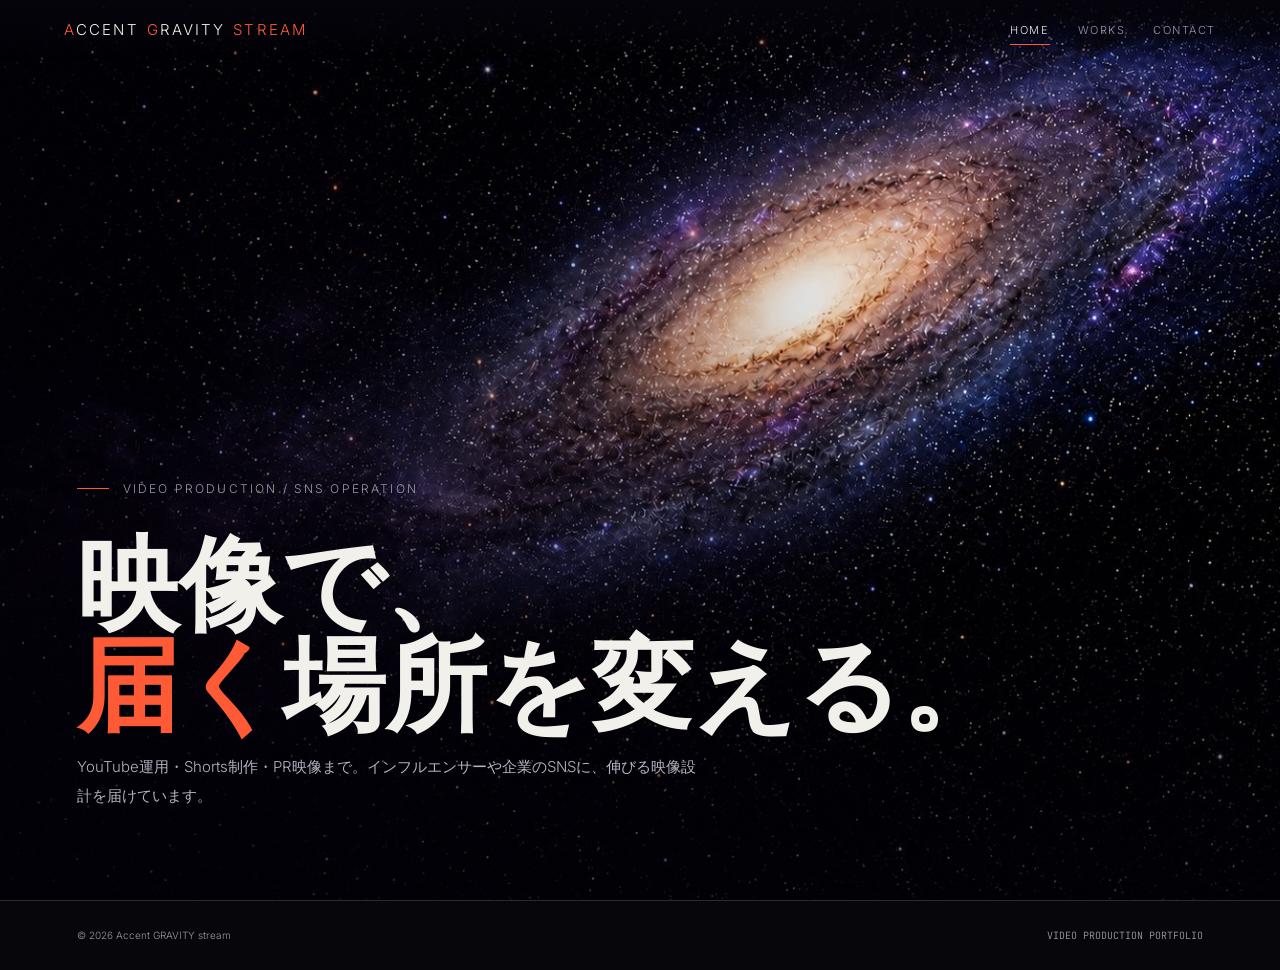
==== index.html @ 28a0304a "Load updated logo styles" ====
<!DOCTYPE html><html lang="ja"><head><meta charset="UTF-8"><meta name="viewport" content="width=device-width,initial-scale=1"><title>Accent GRAVITY stream</title><link rel="preconnect" href="https://fonts.googleapis.com"><link href="https://fonts.googleapis.com/css2?family=Inter:wght@300;400;500&family=JetBrains+Mono&family=Oswald:wght@400;500;600&display=swap" rel="stylesheet"><link rel="stylesheet" href="site.css?v=20260830"></head><body>
<header class="site-header"><a class="logo" href="index.html"><span class="logo-accent">A</span>CCENT<span class="logo-word"><span class="logo-accent">G</span>RAVITY</span><span class="logo-word logo-accent">STREAM</span></a><button class="menu-toggle" aria-label="メニュー">☰</button><nav class="nav"><a class="active" href="index.html">HOME</a><a href="works.html">WORKS</a><a href="contact.html">CONTACT</a></nav></header>
<main><section class="hero"><div class="hero-bg"></div><div class="eyebrow">VIDEO PRODUCTION / SNS OPERATION</div><h1 class="headline"><span>映像で、</span><span><em>届く</em>場所を変える。</span></h1><p class="hero-sub">YouTube運用・Shorts制作・PR映像まで。インフルエンサーや企業のSNSに、伸びる映像設計を届けています。</p></section></main>
<footer class="site-footer"><span>© 2026 Accent GRAVITY stream</span><span class="mono">VIDEO PRODUCTION PORTFOLIO</span></footer><script src="site.js"></script></body></html>
---- site.css ----
:root{--bg:#07070b;--surface:#12121a;--line:#2c2936;--text:#f2f0ea;--dim:#9d99a7;--accent:#ff5a36;--gold:#c9a227}
*{box-sizing:border-box;margin:0;padding:0}
html{scroll-behavior:smooth}
body{min-height:100vh;background:var(--bg);color:var(--text);font-family:Inter,"Noto Sans JP",sans-serif;font-weight:300}
a{color:inherit;text-decoration:none}
.mono{font-family:"JetBrains Mono",monospace}
.display{font-family:Oswald,"Noto Sans JP",sans-serif;text-transform:uppercase}
.site-header{position:fixed;z-index:100;top:0;right:0;left:0;display:flex;align-items:center;justify-content:space-between;padding:20px 5vw;background:linear-gradient(to bottom,rgba(5,4,12,.96),rgba(5,4,12,.58),transparent)}
.logo{color:var(--text);font-size:15px;letter-spacing:.14em;white-space:nowrap}.logo .logo-accent{color:var(--accent)}.logo .logo-word{margin-left:8px}
.nav{display:flex;gap:28px;align-items:center}.nav a{position:relative;color:var(--dim);font-size:11px;letter-spacing:.14em}.nav a:hover,.nav a.active{color:var(--text)}.nav a.active:after{position:absolute;right:0;bottom:-8px;left:0;height:1px;background:var(--accent);content:""}
.menu-toggle{display:none;border:0;background:none;color:var(--text);font-size:24px;cursor:pointer}
.hero{position:relative;display:flex;min-height:100svh;overflow:hidden;flex-direction:column;justify-content:flex-end;padding:0 6vw 10vh}
.hero-bg{position:absolute;z-index:-1;inset:0;background:linear-gradient(90deg,rgba(2,1,8,.58),rgba(2,1,8,.24) 43%,rgba(2,1,8,.03) 76%),linear-gradient(to bottom,transparent 48%,rgba(2,1,8,.65)),url("galaxy-hero.jpg") 68% center/cover no-repeat}
.eyebrow{display:flex;gap:14px;align-items:center;margin-bottom:28px;color:var(--dim);font-size:12px;letter-spacing:.18em}.eyebrow:before{width:32px;height:1px;background:var(--accent);content:""}
.headline{font-family:Oswald,"Noto Sans JP",sans-serif;font-size:clamp(42px,8vw,108px);font-weight:600;line-height:.98}.headline span{display:block}.headline em{color:var(--accent);font-style:normal}
.hero-sub{max-width:620px;margin-top:28px;color:#b6b2c1;font-size:15px;line-height:1.9}
.page-hero{padding:150px 6vw 70px;border-bottom:1px solid var(--line);background:radial-gradient(ellipse at 75% 15%,rgba(84,44,146,.16),transparent 42%)}
.page-kicker{color:var(--accent);font-size:11px;letter-spacing:.16em}.page-title{margin-top:14px;font-size:clamp(44px,8vw,92px);font-weight:600}.page-lead{max-width:600px;margin-top:22px;color:var(--dim);font-size:14px;line-height:1.9}
.access-gate{display:grid;min-height:100svh;padding:120px 6vw 70px;place-items:center;background:linear-gradient(rgba(5,3,14,.36),rgba(5,3,14,.8)),url("galaxy-hero.jpg") center/cover no-repeat}.gate-panel{width:min(620px,100%);padding:clamp(30px,6vw,64px);border:1px solid rgba(198,184,226,.28);background:rgba(7,5,18,.78);box-shadow:0 30px 90px rgba(0,0,0,.45);backdrop-filter:blur(12px)}.gate-title{max-width:480px;margin-top:16px;font-size:clamp(38px,7vw,72px);font-weight:600;line-height:1.05}.gate-copy{margin-top:24px;color:#bab4c7;font-size:14px;line-height:1.8}.gate-form{margin-top:36px}.gate-label{display:block;margin-bottom:10px;color:var(--dim);font-size:10px;letter-spacing:.16em}.gate-input-row{display:flex}.gate-input{min-width:0;flex:1;padding:16px;border:1px solid var(--line);outline:0;background:rgba(5,4,12,.88);color:var(--text);font:500 16px "JetBrains Mono",monospace;letter-spacing:.12em;text-transform:uppercase}.gate-input:focus{border-color:var(--accent)}.gate-button{padding:0 22px;border:1px solid var(--accent);background:var(--accent);color:#fff;font-size:11px;letter-spacing:.1em;cursor:pointer}.gate-button:hover{filter:brightness(1.08)}.gate-error{min-height:22px;margin-top:12px;color:#ff8268;font-size:12px}.works-content[hidden]{display:none}
.team-strip{display:grid;grid-template-columns:repeat(3,1fr);border-top:1px solid var(--line);border-bottom:1px solid var(--line);background:rgba(8,7,18,.76)}
.team-card{padding:42px 6vw;border-right:1px solid var(--line)}.team-card:last-child{border-right:0}.role{display:block;margin-bottom:10px;color:var(--accent);font-size:10px;letter-spacing:.18em}.member-name{font-size:clamp(22px,2.6vw,34px);font-weight:500;letter-spacing:.06em}.member-note{margin-top:12px;color:var(--dim);font-size:12px;line-height:1.7}
.section{padding:100px 6vw;border-bottom:1px solid var(--line)}.section-head{display:flex;gap:20px;align-items:end;justify-content:space-between;margin-bottom:42px}.section-title{font-size:clamp(28px,4vw,46px)}.section-desc{max-width:360px;color:var(--dim);font-size:13px;line-height:1.8;text-align:right}
.grid{display:grid;grid-template-columns:repeat(3,1fr);gap:22px}.work-card{position:relative;display:flex;min-height:220px;overflow:hidden;flex-direction:column;justify-content:flex-end;border:1px solid var(--line);background:linear-gradient(145deg,#171623,#0c0b12);padding:20px;transition:.3s}.work-card:hover{border-color:var(--accent);transform:translateY(-3px)}.work-thumb{position:absolute;inset:0;background-position:center;background-size:cover;transition:transform .5s}.work-thumb:after{position:absolute;inset:0;background:linear-gradient(to top,rgba(4,3,10,.94),rgba(4,3,10,.08) 70%);content:""}.work-card:hover .work-thumb{transform:scale(1.04)}.work-tag{position:absolute;z-index:2;top:16px;left:18px;color:var(--accent);font-size:10px;letter-spacing:.12em}.work-title,.work-note{position:relative;z-index:2}.work-title{font-size:18px;font-weight:500}.work-note{margin-top:8px;color:var(--dim);font-size:12px}.empty{grid-column:1/-1;padding:20px;border:1px dashed var(--line);color:var(--dim)}
.member-grid{display:grid;grid-template-columns:repeat(3,1fr);gap:24px;padding:80px 6vw 120px}.profile{min-height:360px;padding:34px;border:1px solid var(--line);background:linear-gradient(160deg,rgba(93,50,141,.12),rgba(12,11,18,.9))}.profile-number{color:var(--dim);font-size:10px}.profile-role{margin-top:80px;color:var(--accent);font-size:11px;letter-spacing:.16em}.profile-name{margin-top:12px;font-size:clamp(28px,3vw,42px)}.profile-text{margin-top:24px;color:var(--dim);font-size:13px;line-height:1.9}
.contact-wrap{display:grid;grid-template-columns:1fr 1fr;gap:70px;padding:90px 6vw 130px}.contact-title{font-size:clamp(30px,5vw,58px);line-height:1.2}.contact-copy{margin-top:24px;color:var(--dim);font-size:14px;line-height:1.9}.contact-box{padding:36px;border:1px solid var(--line);background:var(--surface)}.contact-label{color:var(--accent);font-size:10px;letter-spacing:.16em}.contact-status{margin-top:18px;font-size:22px}.contact-note{margin-top:16px;color:var(--dim);font-size:12px;line-height:1.8}
.site-footer{display:flex;gap:14px;justify-content:space-between;padding:28px 6vw;border-top:1px solid var(--line);color:var(--dim);font-size:10px}
@media(max-width:850px){.grid,.member-grid{grid-template-columns:1fr 1fr}.contact-wrap{grid-template-columns:1fr}.section-head{align-items:start;flex-direction:column}.section-desc{text-align:left}}
@media(max-width:620px){.site-header{padding:18px 5vw}.menu-toggle{display:block}.nav{position:absolute;top:62px;right:0;left:0;display:none;align-items:stretch;flex-direction:column;gap:0;padding:8px 5vw 18px;background:rgba(5,4,12,.97);border-bottom:1px solid var(--line)}.nav.open{display:flex}.nav a{padding:14px 0}.nav a.active:after{display:none}.headline{font-size:44px}.hero{padding-bottom:9vh}.team-strip,.grid,.member-grid{grid-template-columns:1fr}.team-card{padding:26px 6vw;border-right:0;border-bottom:1px solid var(--line)}.team-card:last-child{border-bottom:0}.member-grid{padding-top:40px}.profile{min-height:280px}.gate-input-row{flex-direction:column}.gate-button{min-height:50px}.site-footer{flex-direction:column}}
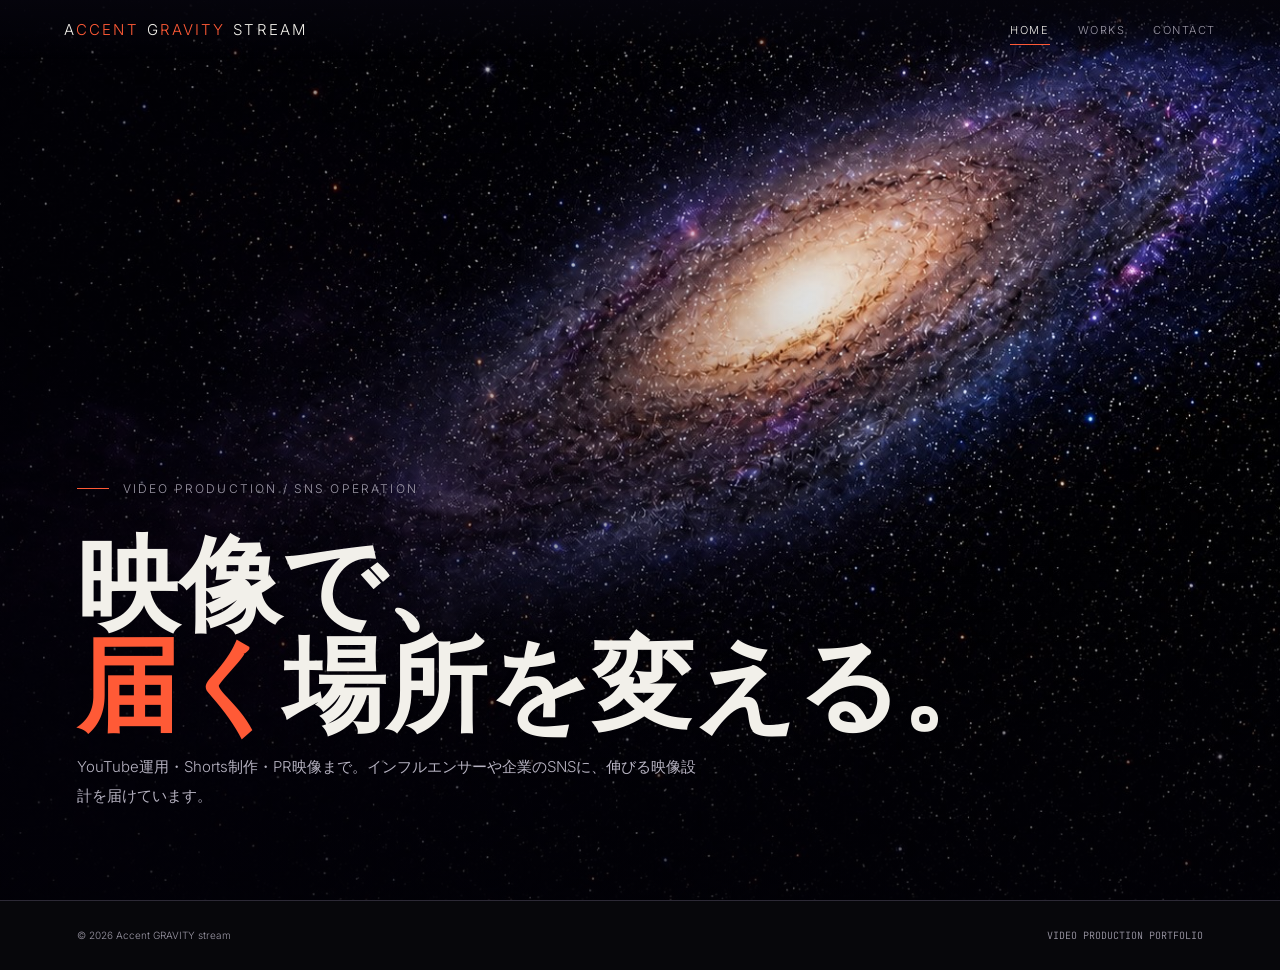
==== commit b8b12052: "Refresh reversed logo styles" ====
--- a/index.html
+++ b/index.html
@@ -1,4 +1,4 @@
-<!DOCTYPE html><html lang="ja"><head><meta charset="UTF-8"><meta name="viewport" content="width=device-width,initial-scale=1"><title>Accent GRAVITY stream</title><link rel="preconnect" href="https://fonts.googleapis.com"><link href="https://fonts.googleapis.com/css2?family=Inter:wght@300;400;500&family=JetBrains+Mono&family=Oswald:wght@400;500;600&display=swap" rel="stylesheet"><link rel="stylesheet" href="site.css?v=20260830"></head><body>
+<!DOCTYPE html><html lang="ja"><head><meta charset="UTF-8"><meta name="viewport" content="width=device-width,initial-scale=1"><title>Accent GRAVITY stream</title><link rel="preconnect" href="https://fonts.googleapis.com"><link href="https://fonts.googleapis.com/css2?family=Inter:wght@300;400;500&family=JetBrains+Mono&family=Oswald:wght@400;500;600&display=swap" rel="stylesheet"><link rel="stylesheet" href="site.css?v=20260830-2"></head><body>
 <header class="site-header"><a class="logo" href="index.html"><span class="logo-accent">A</span>CCENT<span class="logo-word"><span class="logo-accent">G</span>RAVITY</span><span class="logo-word logo-accent">STREAM</span></a><button class="menu-toggle" aria-label="メニュー">☰</button><nav class="nav"><a class="active" href="index.html">HOME</a><a href="works.html">WORKS</a><a href="contact.html">CONTACT</a></nav></header>
 <main><section class="hero"><div class="hero-bg"></div><div class="eyebrow">VIDEO PRODUCTION / SNS OPERATION</div><h1 class="headline"><span>映像で、</span><span><em>届く</em>場所を変える。</span></h1><p class="hero-sub">YouTube運用・Shorts制作・PR映像まで。インフルエンサーや企業のSNSに、伸びる映像設計を届けています。</p></section></main>
 <footer class="site-footer"><span>© 2026 Accent GRAVITY stream</span><span class="mono">VIDEO PRODUCTION PORTFOLIO</span></footer><script src="site.js"></script></body></html>
--- a/site.css
+++ b/site.css
@@ -6,7 +6,7 @@
 .mono{font-family:"JetBrains Mono",monospace}
 .display{font-family:Oswald,"Noto Sans JP",sans-serif;text-transform:uppercase}
 .site-header{position:fixed;z-index:100;top:0;right:0;left:0;display:flex;align-items:center;justify-content:space-between;padding:20px 5vw;background:linear-gradient(to bottom,rgba(5,4,12,.96),rgba(5,4,12,.58),transparent)}
-.logo{color:var(--text);font-size:15px;letter-spacing:.14em;white-space:nowrap}.logo .logo-accent{color:var(--accent)}.logo .logo-word{margin-left:8px}
+.logo{color:var(--accent);font-size:15px;letter-spacing:.14em;white-space:nowrap}.logo .logo-accent{color:var(--text)}.logo .logo-word{margin-left:8px}
 .nav{display:flex;gap:28px;align-items:center}.nav a{position:relative;color:var(--dim);font-size:11px;letter-spacing:.14em}.nav a:hover,.nav a.active{color:var(--text)}.nav a.active:after{position:absolute;right:0;bottom:-8px;left:0;height:1px;background:var(--accent);content:""}
 .menu-toggle{display:none;border:0;background:none;color:var(--text);font-size:24px;cursor:pointer}
 .hero{position:relative;display:flex;min-height:100svh;overflow:hidden;flex-direction:column;justify-content:flex-end;padding:0 6vw 10vh}
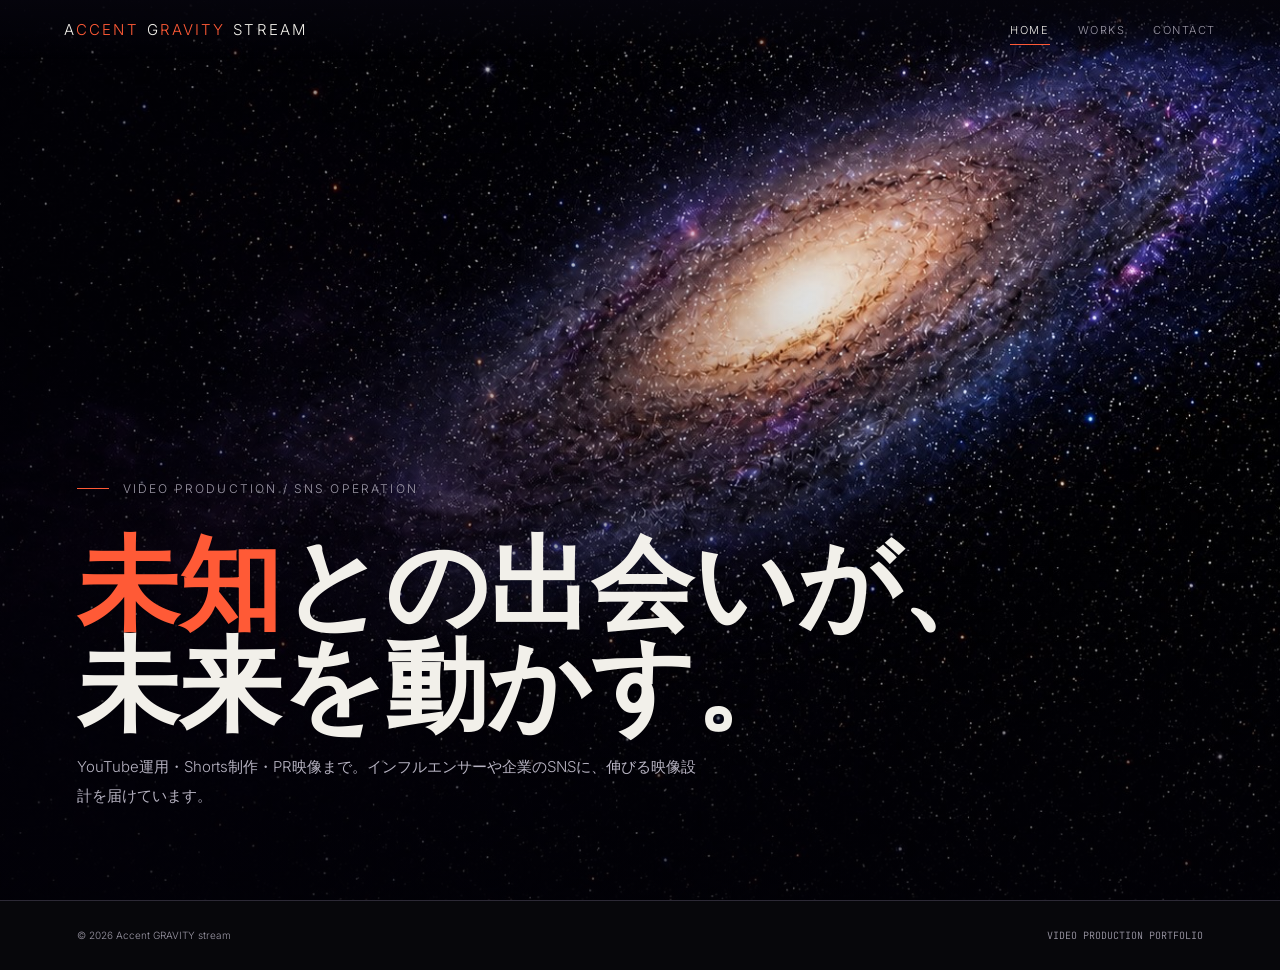
==== commit c0eb4754: "Update home headline" ====
--- a/index.html
+++ b/index.html
@@ -1,4 +1,4 @@
 <!DOCTYPE html><html lang="ja"><head><meta charset="UTF-8"><meta name="viewport" content="width=device-width,initial-scale=1"><title>Accent GRAVITY stream</title><link rel="preconnect" href="https://fonts.googleapis.com"><link href="https://fonts.googleapis.com/css2?family=Inter:wght@300;400;500&family=JetBrains+Mono&family=Oswald:wght@400;500;600&display=swap" rel="stylesheet"><link rel="stylesheet" href="site.css?v=20260830-2"></head><body>
 <header class="site-header"><a class="logo" href="index.html"><span class="logo-accent">A</span>CCENT<span class="logo-word"><span class="logo-accent">G</span>RAVITY</span><span class="logo-word logo-accent">STREAM</span></a><button class="menu-toggle" aria-label="メニュー">☰</button><nav class="nav"><a class="active" href="index.html">HOME</a><a href="works.html">WORKS</a><a href="contact.html">CONTACT</a></nav></header>
-<main><section class="hero"><div class="hero-bg"></div><div class="eyebrow">VIDEO PRODUCTION / SNS OPERATION</div><h1 class="headline"><span>映像で、</span><span><em>届く</em>場所を変える。</span></h1><p class="hero-sub">YouTube運用・Shorts制作・PR映像まで。インフルエンサーや企業のSNSに、伸びる映像設計を届けています。</p></section></main>
+<main><section class="hero"><div class="hero-bg"></div><div class="eyebrow">VIDEO PRODUCTION / SNS OPERATION</div><h1 class="headline"><span><em>未知</em>との出会いが、</span><span>未来を動かす。</span></h1><p class="hero-sub">YouTube運用・Shorts制作・PR映像まで。インフルエンサーや企業のSNSに、伸びる映像設計を届けています。</p></section></main>
 <footer class="site-footer"><span>© 2026 Accent GRAVITY stream</span><span class="mono">VIDEO PRODUCTION PORTFOLIO</span></footer><script src="site.js"></script></body></html>
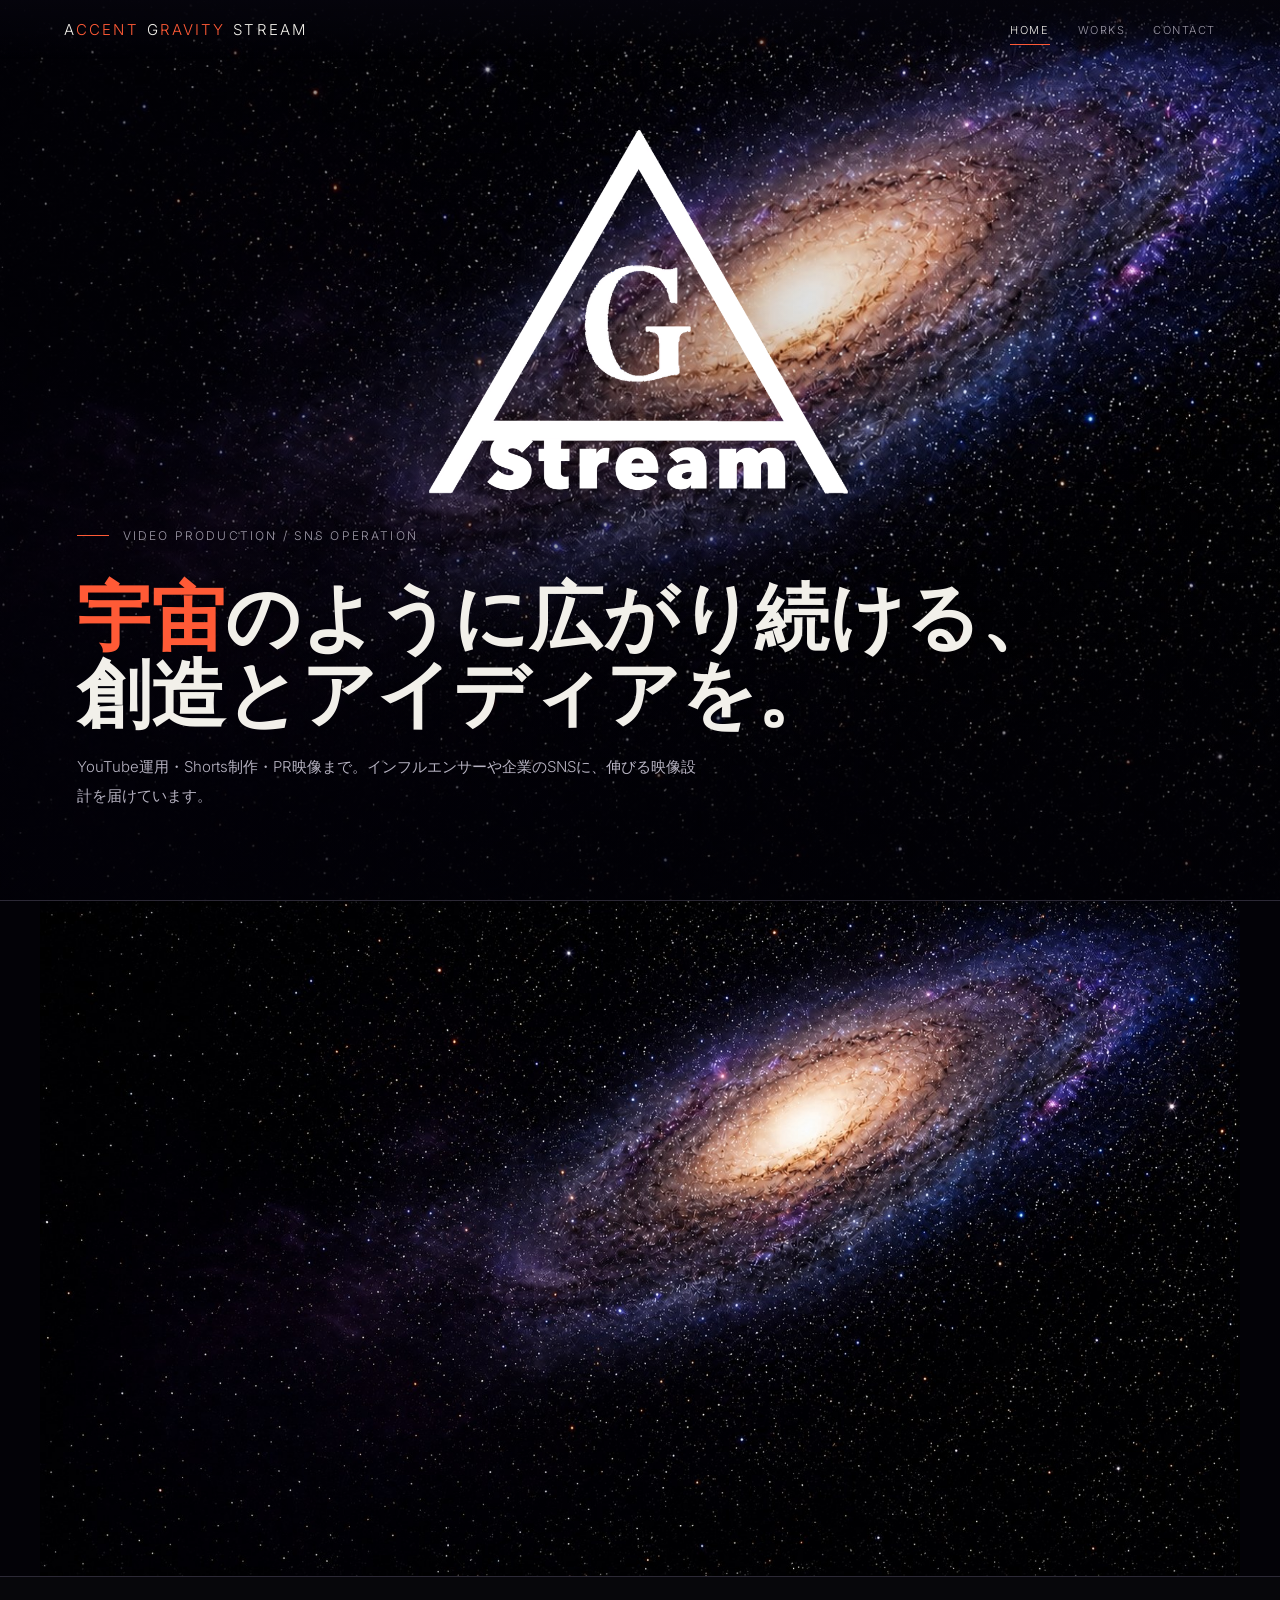
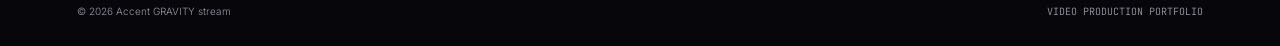
==== commit 606135b5: "Update homepage video and contact form" ====
--- a/index.html
+++ b/index.html
@@ -1,4 +1,4 @@
-<!DOCTYPE html><html lang="ja"><head><meta charset="UTF-8"><meta name="viewport" content="width=device-width,initial-scale=1"><title>Accent GRAVITY stream</title><link rel="preconnect" href="https://fonts.googleapis.com"><link href="https://fonts.googleapis.com/css2?family=Inter:wght@300;400;500&family=JetBrains+Mono&family=Oswald:wght@400;500;600&display=swap" rel="stylesheet"><link rel="stylesheet" href="site.css?v=20260830-2"></head><body>
+<!DOCTYPE html><html lang="ja"><head><meta charset="UTF-8"><meta name="viewport" content="width=device-width,initial-scale=1"><title>Accent GRAVITY stream</title><link rel="preconnect" href="https://fonts.googleapis.com"><link href="https://fonts.googleapis.com/css2?family=Inter:wght@300;400;500&family=JetBrains+Mono&family=Oswald:wght@400;500;600&display=swap" rel="stylesheet"><link rel="stylesheet" href="site.css?v=20261007-video14"></head><body>
 <header class="site-header"><a class="logo" href="index.html"><span class="logo-accent">A</span>CCENT<span class="logo-word"><span class="logo-accent">G</span>RAVITY</span><span class="logo-word logo-accent">STREAM</span></a><button class="menu-toggle" aria-label="メニュー">☰</button><nav class="nav"><a class="active" href="index.html">HOME</a><a href="works.html">WORKS</a><a href="contact.html">CONTACT</a></nav></header>
-<main><section class="hero"><div class="hero-bg"></div><div class="eyebrow">VIDEO PRODUCTION / SNS OPERATION</div><h1 class="headline"><span><em>未知</em>との出会いが、</span><span>未来を動かす。</span></h1><p class="hero-sub">YouTube運用・Shorts制作・PR映像まで。インフルエンサーや企業のSNSに、伸びる映像設計を届けています。</p></section></main>
+<main><section class="hero"><div class="hero-bg"></div><img class="hero-mark" src="agstream-logo.png" alt="AG stream"><div class="eyebrow">VIDEO PRODUCTION / SNS OPERATION</div><h1 class="headline"><span><em>宇宙</em>のように広がり続ける、</span><span>創造とアイディアを。</span></h1><p class="hero-sub">YouTube運用・Shorts制作・PR映像まで。インフルエンサーや企業のSNSに、伸びる映像設計を届けています。</p></section><section class="video-section" aria-label="Showreel"><div class="hero-video"><video autoplay muted loop playsinline preload="metadata" poster="galaxy-hero.jpg" aria-label="Accent GRAVITY stream showreel"><source src="showreel-audi.mp4" type="video/mp4"></video></div></section></main>
 <footer class="site-footer"><span>© 2026 Accent GRAVITY stream</span><span class="mono">VIDEO PRODUCTION PORTFOLIO</span></footer><script src="site.js"></script></body></html>
--- a/site.css
+++ b/site.css
@@ -11,9 +11,10 @@
 .menu-toggle{display:none;border:0;background:none;color:var(--text);font-size:24px;cursor:pointer}
 .hero{position:relative;display:flex;min-height:100svh;overflow:hidden;flex-direction:column;justify-content:flex-end;padding:0 6vw 10vh}
 .hero-bg{position:absolute;z-index:-1;inset:0;background:linear-gradient(90deg,rgba(2,1,8,.58),rgba(2,1,8,.24) 43%,rgba(2,1,8,.03) 76%),linear-gradient(to bottom,transparent 48%,rgba(2,1,8,.65)),url("galaxy-hero.jpg") 68% center/cover no-repeat}
+.hero-mark{position:absolute;top:38%;left:50%;width:clamp(360px,44vw,650px);height:auto;mix-blend-mode:screen;filter:drop-shadow(0 12px 30px rgba(0,0,0,.32));transform:translate(-50%,-50%)}
 .eyebrow{display:flex;gap:14px;align-items:center;margin-bottom:28px;color:var(--dim);font-size:12px;letter-spacing:.18em}.eyebrow:before{width:32px;height:1px;background:var(--accent);content:""}
-.headline{font-family:Oswald,"Noto Sans JP",sans-serif;font-size:clamp(42px,8vw,108px);font-weight:600;line-height:.98}.headline span{display:block}.headline em{color:var(--accent);font-style:normal}
-.hero-sub{max-width:620px;margin-top:28px;color:#b6b2c1;font-size:15px;line-height:1.9}
+.headline{font-family:Oswald,"Noto Sans JP",sans-serif;font-size:clamp(38px,5.8vw,82px);font-weight:600;line-height:1.04}.headline span{display:block;white-space:nowrap}.headline em{color:var(--accent);font-style:normal}
+.hero-sub{max-width:620px;margin-top:28px;color:#b6b2c1;font-size:15px;line-height:1.9}.video-section{border-top:1px solid var(--line);background:#030207}.hero-video{width:min(1200px,100%);aspect-ratio:16/9;overflow:hidden;margin:0 auto;background:#030207}.hero-video video{display:block;width:100%;height:100%;object-fit:cover;pointer-events:none}
 .page-hero{padding:150px 6vw 70px;border-bottom:1px solid var(--line);background:radial-gradient(ellipse at 75% 15%,rgba(84,44,146,.16),transparent 42%)}
 .page-kicker{color:var(--accent);font-size:11px;letter-spacing:.16em}.page-title{margin-top:14px;font-size:clamp(44px,8vw,92px);font-weight:600}.page-lead{max-width:600px;margin-top:22px;color:var(--dim);font-size:14px;line-height:1.9}
 .access-gate{display:grid;min-height:100svh;padding:120px 6vw 70px;place-items:center;background:linear-gradient(rgba(5,3,14,.36),rgba(5,3,14,.8)),url("galaxy-hero.jpg") center/cover no-repeat}.gate-panel{width:min(620px,100%);padding:clamp(30px,6vw,64px);border:1px solid rgba(198,184,226,.28);background:rgba(7,5,18,.78);box-shadow:0 30px 90px rgba(0,0,0,.45);backdrop-filter:blur(12px)}.gate-title{max-width:480px;margin-top:16px;font-size:clamp(38px,7vw,72px);font-weight:600;line-height:1.05}.gate-copy{margin-top:24px;color:#bab4c7;font-size:14px;line-height:1.8}.gate-form{margin-top:36px}.gate-label{display:block;margin-bottom:10px;color:var(--dim);font-size:10px;letter-spacing:.16em}.gate-input-row{display:flex}.gate-input{min-width:0;flex:1;padding:16px;border:1px solid var(--line);outline:0;background:rgba(5,4,12,.88);color:var(--text);font:500 16px "JetBrains Mono",monospace;letter-spacing:.12em;text-transform:uppercase}.gate-input:focus{border-color:var(--accent)}.gate-button{padding:0 22px;border:1px solid var(--accent);background:var(--accent);color:#fff;font-size:11px;letter-spacing:.1em;cursor:pointer}.gate-button:hover{filter:brightness(1.08)}.gate-error{min-height:22px;margin-top:12px;color:#ff8268;font-size:12px}.works-content[hidden]{display:none}
@@ -22,7 +23,7 @@
 .section{padding:100px 6vw;border-bottom:1px solid var(--line)}.section-head{display:flex;gap:20px;align-items:end;justify-content:space-between;margin-bottom:42px}.section-title{font-size:clamp(28px,4vw,46px)}.section-desc{max-width:360px;color:var(--dim);font-size:13px;line-height:1.8;text-align:right}
 .grid{display:grid;grid-template-columns:repeat(3,1fr);gap:22px}.work-card{position:relative;display:flex;min-height:220px;overflow:hidden;flex-direction:column;justify-content:flex-end;border:1px solid var(--line);background:linear-gradient(145deg,#171623,#0c0b12);padding:20px;transition:.3s}.work-card:hover{border-color:var(--accent);transform:translateY(-3px)}.work-thumb{position:absolute;inset:0;background-position:center;background-size:cover;transition:transform .5s}.work-thumb:after{position:absolute;inset:0;background:linear-gradient(to top,rgba(4,3,10,.94),rgba(4,3,10,.08) 70%);content:""}.work-card:hover .work-thumb{transform:scale(1.04)}.work-tag{position:absolute;z-index:2;top:16px;left:18px;color:var(--accent);font-size:10px;letter-spacing:.12em}.work-title,.work-note{position:relative;z-index:2}.work-title{font-size:18px;font-weight:500}.work-note{margin-top:8px;color:var(--dim);font-size:12px}.empty{grid-column:1/-1;padding:20px;border:1px dashed var(--line);color:var(--dim)}
 .member-grid{display:grid;grid-template-columns:repeat(3,1fr);gap:24px;padding:80px 6vw 120px}.profile{min-height:360px;padding:34px;border:1px solid var(--line);background:linear-gradient(160deg,rgba(93,50,141,.12),rgba(12,11,18,.9))}.profile-number{color:var(--dim);font-size:10px}.profile-role{margin-top:80px;color:var(--accent);font-size:11px;letter-spacing:.16em}.profile-name{margin-top:12px;font-size:clamp(28px,3vw,42px)}.profile-text{margin-top:24px;color:var(--dim);font-size:13px;line-height:1.9}
-.contact-wrap{display:grid;grid-template-columns:1fr 1fr;gap:70px;padding:90px 6vw 130px}.contact-title{font-size:clamp(30px,5vw,58px);line-height:1.2}.contact-copy{margin-top:24px;color:var(--dim);font-size:14px;line-height:1.9}.contact-box{padding:36px;border:1px solid var(--line);background:var(--surface)}.contact-label{color:var(--accent);font-size:10px;letter-spacing:.16em}.contact-status{margin-top:18px;font-size:22px}.contact-note{margin-top:16px;color:var(--dim);font-size:12px;line-height:1.8}
+.contact-wrap{display:grid;grid-template-columns:minmax(0,.82fr) minmax(0,1.18fr);gap:70px;padding:90px 6vw 130px}.contact-title{font-size:clamp(30px,5vw,58px);line-height:1.2}.contact-copy{margin-top:24px;color:var(--dim);font-size:14px;line-height:1.9}.contact-box{margin-top:38px;padding:30px;border:1px solid var(--line);background:var(--surface)}.contact-label{color:var(--accent);font-size:10px;letter-spacing:.16em}.contact-status{margin-top:18px;font-size:clamp(16px,2vw,22px);overflow-wrap:anywhere}.contact-note{margin-top:16px;color:var(--dim);font-size:12px;line-height:1.8}.contact-form{padding:clamp(26px,4vw,46px);border:1px solid var(--line);background:rgba(18,18,26,.86)}.form-grid{display:grid;grid-template-columns:1fr 1fr;gap:24px 20px}.form-field{display:flex;flex-direction:column;gap:10px}.form-field-wide{grid-column:1/-1}.form-field span{color:#c9c5d1;font-size:11px;letter-spacing:.06em}.form-field b{margin-left:7px;color:var(--accent);font-size:9px;font-weight:400}.form-field input,.form-field select,.form-field textarea{width:100%;border:1px solid var(--line);border-radius:0;outline:0;background:#090810;color:var(--text);font:300 14px Inter,"Noto Sans JP",sans-serif}.form-field input,.form-field select{height:50px;padding:0 14px}.form-field textarea{padding:14px;resize:vertical}.form-field input:focus,.form-field select:focus,.form-field textarea:focus{border-color:var(--accent)}.form-field input::placeholder{color:#625e6b}.contact-submit{display:flex;width:100%;align-items:center;justify-content:space-between;margin-top:26px;padding:17px 20px;border:1px solid var(--accent);background:var(--accent);color:#fff;font-size:12px;letter-spacing:.12em;cursor:pointer}.contact-submit:hover{filter:brightness(1.08)}.contact-submit span{font-size:18px}.form-note{margin-top:14px;color:var(--dim);font-size:10px;line-height:1.7}
 .site-footer{display:flex;gap:14px;justify-content:space-between;padding:28px 6vw;border-top:1px solid var(--line);color:var(--dim);font-size:10px}
 @media(max-width:850px){.grid,.member-grid{grid-template-columns:1fr 1fr}.contact-wrap{grid-template-columns:1fr}.section-head{align-items:start;flex-direction:column}.section-desc{text-align:left}}
-@media(max-width:620px){.site-header{padding:18px 5vw}.menu-toggle{display:block}.nav{position:absolute;top:62px;right:0;left:0;display:none;align-items:stretch;flex-direction:column;gap:0;padding:8px 5vw 18px;background:rgba(5,4,12,.97);border-bottom:1px solid var(--line)}.nav.open{display:flex}.nav a{padding:14px 0}.nav a.active:after{display:none}.headline{font-size:44px}.hero{padding-bottom:9vh}.team-strip,.grid,.member-grid{grid-template-columns:1fr}.team-card{padding:26px 6vw;border-right:0;border-bottom:1px solid var(--line)}.team-card:last-child{border-bottom:0}.member-grid{padding-top:40px}.profile{min-height:280px}.gate-input-row{flex-direction:column}.gate-button{min-height:50px}.site-footer{flex-direction:column}}
+@media(max-width:620px){.site-header{padding:18px 5vw}.menu-toggle{display:block}.nav{position:absolute;top:62px;right:0;left:0;display:none;align-items:stretch;flex-direction:column;gap:0;padding:8px 5vw 18px;background:rgba(5,4,12,.97);border-bottom:1px solid var(--line)}.nav.open{display:flex}.nav a{padding:14px 0}.nav a.active:after{display:none}.headline{font-size:clamp(22px,6.4vw,31px);line-height:1.14}.hero{min-height:100svh;padding:0 6vw 5vh}.hero-mark{top:38%;width:min(88vw,420px)}.eyebrow{margin-bottom:24px;font-size:9px}.hero-sub{margin-top:24px;font-size:13px;line-height:1.75}.team-strip,.grid,.member-grid,.form-grid{grid-template-columns:1fr}.form-field-wide{grid-column:auto}.contact-form{padding:24px 18px}.team-card{padding:26px 6vw;border-right:0;border-bottom:1px solid var(--line)}.team-card:last-child{border-bottom:0}.member-grid{padding-top:40px}.profile{min-height:280px}.gate-input-row{flex-direction:column}.gate-button{min-height:50px}.site-footer{flex-direction:column}}
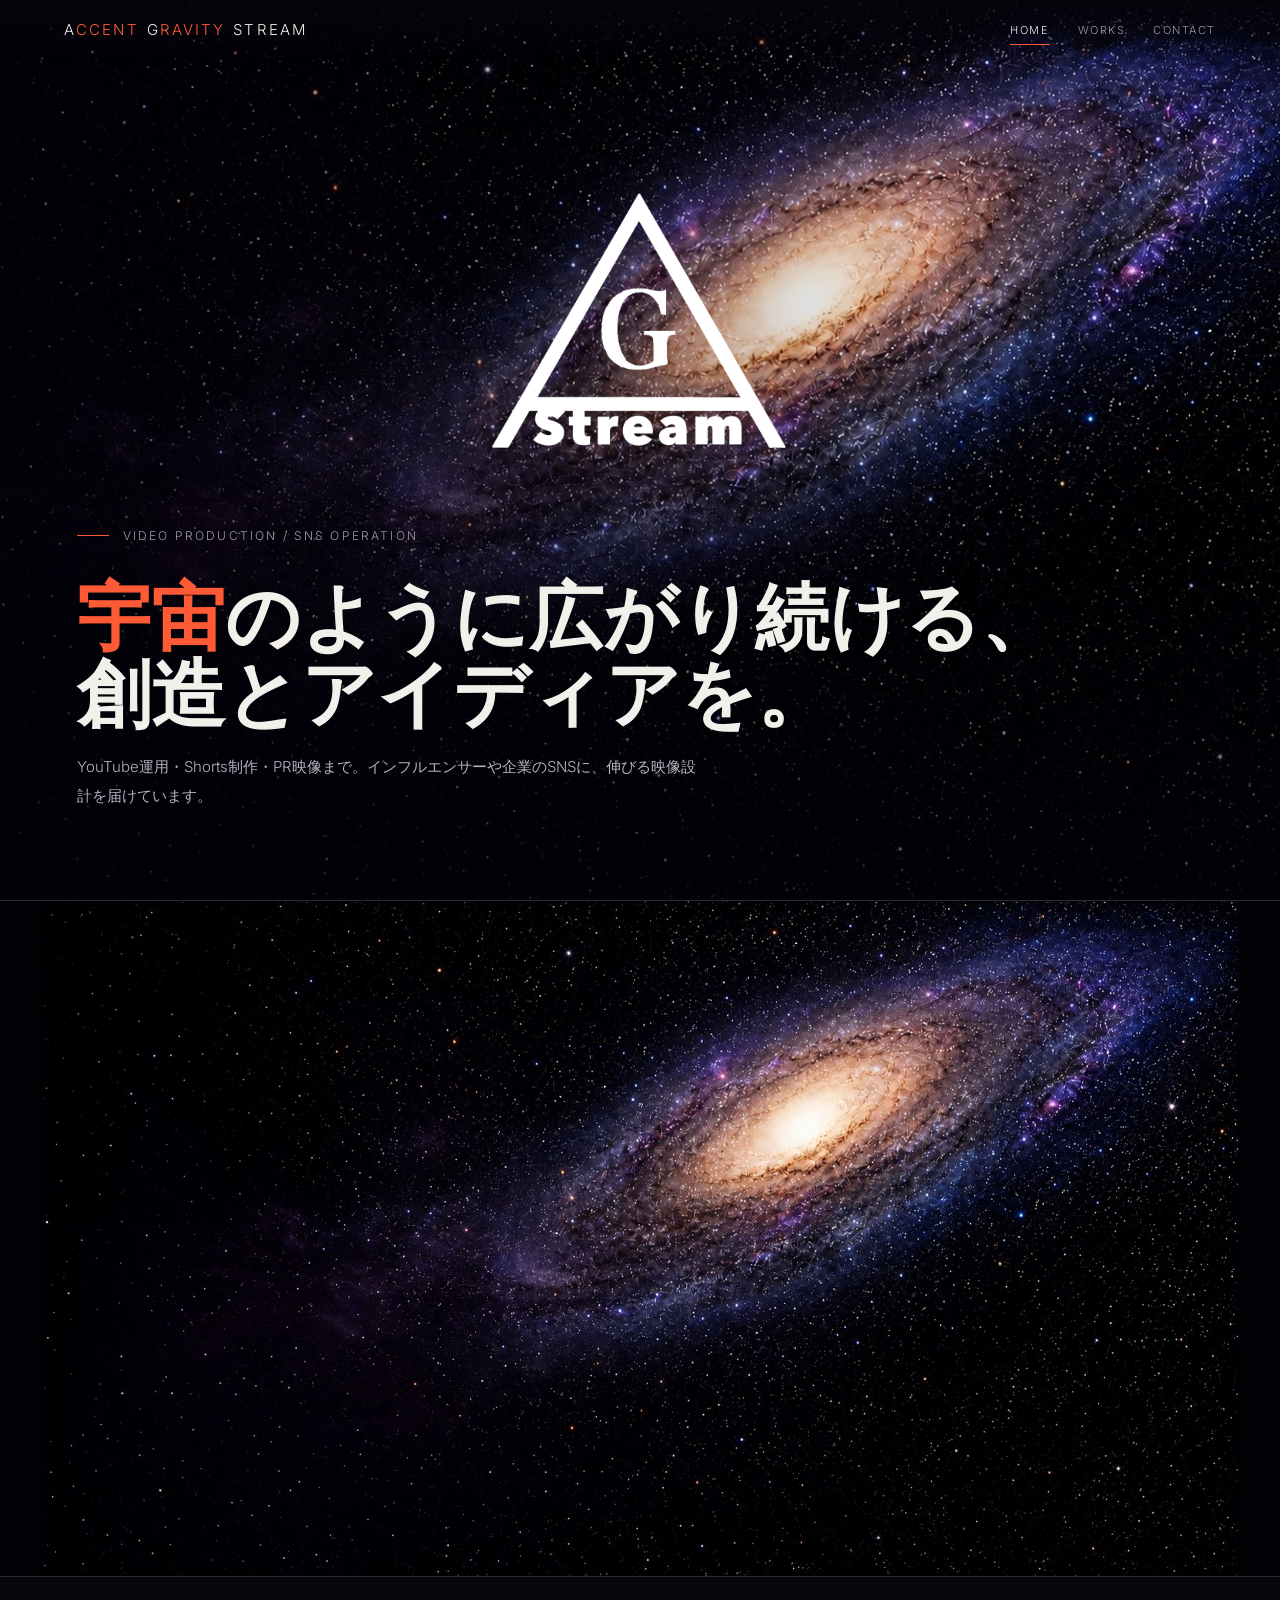
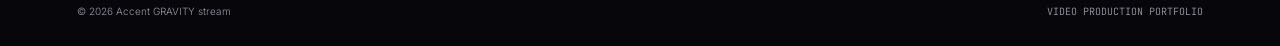
==== commit d2f74f33: "Refresh homepage logo styling" ====
--- a/index.html
+++ b/index.html
@@ -1,4 +1,5 @@
-<!DOCTYPE html><html lang="ja"><head><meta charset="UTF-8"><meta name="viewport" content="width=device-width,initial-scale=1"><title>Accent GRAVITY stream</title><link rel="preconnect" href="https://fonts.googleapis.com"><link href="https://fonts.googleapis.com/css2?family=Inter:wght@300;400;500&family=JetBrains+Mono&family=Oswald:wght@400;500;600&display=swap" rel="stylesheet"><link rel="stylesheet" href="site.css?v=20261007-video14"></head><body>
+<!DOCTYPE html><html lang="ja"><head><meta charset="UTF-8"><meta name="viewport" content="width=device-width,initial-scale=1"><title>Accent GRAVITY stream</title><link rel="preconnect" href="https://fonts.googleapis.com"><link href="https://fonts.googleapis.com/css2?family=Inter:wght@300;400;500&family=JetBrains+Mono&family=Oswald:wght@400;500;600&display=swap" rel="stylesheet"><link rel="stylesheet" href="site.css?v=20261101-logo70"></head><body>
 <header class="site-header"><a class="logo" href="index.html"><span class="logo-accent">A</span>CCENT<span class="logo-word"><span class="logo-accent">G</span>RAVITY</span><span class="logo-word logo-accent">STREAM</span></a><button class="menu-toggle" aria-label="メニュー">☰</button><nav class="nav"><a class="active" href="index.html">HOME</a><a href="works.html">WORKS</a><a href="contact.html">CONTACT</a></nav></header>
 <main><section class="hero"><div class="hero-bg"></div><img class="hero-mark" src="agstream-logo.png" alt="AG stream"><div class="eyebrow">VIDEO PRODUCTION / SNS OPERATION</div><h1 class="headline"><span><em>宇宙</em>のように広がり続ける、</span><span>創造とアイディアを。</span></h1><p class="hero-sub">YouTube運用・Shorts制作・PR映像まで。インフルエンサーや企業のSNSに、伸びる映像設計を届けています。</p></section><section class="video-section" aria-label="Showreel"><div class="hero-video"><video autoplay muted loop playsinline preload="metadata" poster="galaxy-hero.jpg" aria-label="Accent GRAVITY stream showreel"><source src="showreel-audi.mp4" type="video/mp4"></video></div></section></main>
 <footer class="site-footer"><span>© 2026 Accent GRAVITY stream</span><span class="mono">VIDEO PRODUCTION PORTFOLIO</span></footer><script src="site.js"></script></body></html>
+
--- a/site.css
+++ b/site.css
@@ -11,7 +11,7 @@
 .menu-toggle{display:none;border:0;background:none;color:var(--text);font-size:24px;cursor:pointer}
 .hero{position:relative;display:flex;min-height:100svh;overflow:hidden;flex-direction:column;justify-content:flex-end;padding:0 6vw 10vh}
 .hero-bg{position:absolute;z-index:-1;inset:0;background:linear-gradient(90deg,rgba(2,1,8,.58),rgba(2,1,8,.24) 43%,rgba(2,1,8,.03) 76%),linear-gradient(to bottom,transparent 48%,rgba(2,1,8,.65)),url("galaxy-hero.jpg") 68% center/cover no-repeat}
-.hero-mark{position:absolute;top:38%;left:50%;width:clamp(360px,44vw,650px);height:auto;mix-blend-mode:screen;filter:drop-shadow(0 12px 30px rgba(0,0,0,.32));transform:translate(-50%,-50%)}
+.hero-mark{position:absolute;top:38%;left:50%;width:clamp(252px,30.8vw,455px);height:auto;mix-blend-mode:screen;filter:drop-shadow(0 12px 30px rgba(0,0,0,.32));transform:translate(-50%,-50%)}
 .eyebrow{display:flex;gap:14px;align-items:center;margin-bottom:28px;color:var(--dim);font-size:12px;letter-spacing:.18em}.eyebrow:before{width:32px;height:1px;background:var(--accent);content:""}
 .headline{font-family:Oswald,"Noto Sans JP",sans-serif;font-size:clamp(38px,5.8vw,82px);font-weight:600;line-height:1.04}.headline span{display:block;white-space:nowrap}.headline em{color:var(--accent);font-style:normal}
 .hero-sub{max-width:620px;margin-top:28px;color:#b6b2c1;font-size:15px;line-height:1.9}.video-section{border-top:1px solid var(--line);background:#030207}.hero-video{width:min(1200px,100%);aspect-ratio:16/9;overflow:hidden;margin:0 auto;background:#030207}.hero-video video{display:block;width:100%;height:100%;object-fit:cover;pointer-events:none}
@@ -26,4 +26,5 @@
 .contact-wrap{display:grid;grid-template-columns:minmax(0,.82fr) minmax(0,1.18fr);gap:70px;padding:90px 6vw 130px}.contact-title{font-size:clamp(30px,5vw,58px);line-height:1.2}.contact-copy{margin-top:24px;color:var(--dim);font-size:14px;line-height:1.9}.contact-box{margin-top:38px;padding:30px;border:1px solid var(--line);background:var(--surface)}.contact-label{color:var(--accent);font-size:10px;letter-spacing:.16em}.contact-status{margin-top:18px;font-size:clamp(16px,2vw,22px);overflow-wrap:anywhere}.contact-note{margin-top:16px;color:var(--dim);font-size:12px;line-height:1.8}.contact-form{padding:clamp(26px,4vw,46px);border:1px solid var(--line);background:rgba(18,18,26,.86)}.form-grid{display:grid;grid-template-columns:1fr 1fr;gap:24px 20px}.form-field{display:flex;flex-direction:column;gap:10px}.form-field-wide{grid-column:1/-1}.form-field span{color:#c9c5d1;font-size:11px;letter-spacing:.06em}.form-field b{margin-left:7px;color:var(--accent);font-size:9px;font-weight:400}.form-field input,.form-field select,.form-field textarea{width:100%;border:1px solid var(--line);border-radius:0;outline:0;background:#090810;color:var(--text);font:300 14px Inter,"Noto Sans JP",sans-serif}.form-field input,.form-field select{height:50px;padding:0 14px}.form-field textarea{padding:14px;resize:vertical}.form-field input:focus,.form-field select:focus,.form-field textarea:focus{border-color:var(--accent)}.form-field input::placeholder{color:#625e6b}.contact-submit{display:flex;width:100%;align-items:center;justify-content:space-between;margin-top:26px;padding:17px 20px;border:1px solid var(--accent);background:var(--accent);color:#fff;font-size:12px;letter-spacing:.12em;cursor:pointer}.contact-submit:hover{filter:brightness(1.08)}.contact-submit span{font-size:18px}.form-note{margin-top:14px;color:var(--dim);font-size:10px;line-height:1.7}
 .site-footer{display:flex;gap:14px;justify-content:space-between;padding:28px 6vw;border-top:1px solid var(--line);color:var(--dim);font-size:10px}
 @media(max-width:850px){.grid,.member-grid{grid-template-columns:1fr 1fr}.contact-wrap{grid-template-columns:1fr}.section-head{align-items:start;flex-direction:column}.section-desc{text-align:left}}
-@media(max-width:620px){.site-header{padding:18px 5vw}.menu-toggle{display:block}.nav{position:absolute;top:62px;right:0;left:0;display:none;align-items:stretch;flex-direction:column;gap:0;padding:8px 5vw 18px;background:rgba(5,4,12,.97);border-bottom:1px solid var(--line)}.nav.open{display:flex}.nav a{padding:14px 0}.nav a.active:after{display:none}.headline{font-size:clamp(22px,6.4vw,31px);line-height:1.14}.hero{min-height:100svh;padding:0 6vw 5vh}.hero-mark{top:38%;width:min(88vw,420px)}.eyebrow{margin-bottom:24px;font-size:9px}.hero-sub{margin-top:24px;font-size:13px;line-height:1.75}.team-strip,.grid,.member-grid,.form-grid{grid-template-columns:1fr}.form-field-wide{grid-column:auto}.contact-form{padding:24px 18px}.team-card{padding:26px 6vw;border-right:0;border-bottom:1px solid var(--line)}.team-card:last-child{border-bottom:0}.member-grid{padding-top:40px}.profile{min-height:280px}.gate-input-row{flex-direction:column}.gate-button{min-height:50px}.site-footer{flex-direction:column}}
+@media(max-width:620px){.site-header{padding:18px 5vw}.menu-toggle{display:block}.nav{position:absolute;top:62px;right:0;left:0;display:none;align-items:stretch;flex-direction:column;gap:0;padding:8px 5vw 18px;background:rgba(5,4,12,.97);border-bottom:1px solid var(--line)}.nav.open{display:flex}.nav a{padding:14px 0}.nav a.active:after{display:none}.headline{font-size:clamp(22px,6.4vw,31px);line-height:1.14}.hero{min-height:100svh;padding:0 6vw 5vh}.hero-mark{top:38%;width:min(61.6vw,294px)}.eyebrow{margin-bottom:24px;font-size:9px}.hero-sub{margin-top:24px;font-size:13px;line-height:1.75}.team-strip,.grid,.member-grid,.form-grid{grid-template-columns:1fr}.form-field-wide{grid-column:auto}.contact-form{padding:24px 18px}.team-card{padding:26px 6vw;border-right:0;border-bottom:1px solid var(--line)}.team-card:last-child{border-bottom:0}.member-grid{padding-top:40px}.profile{min-height:280px}.gate-input-row{flex-direction:column}.gate-button{min-height:50px}.site-footer{flex-direction:column}}
+
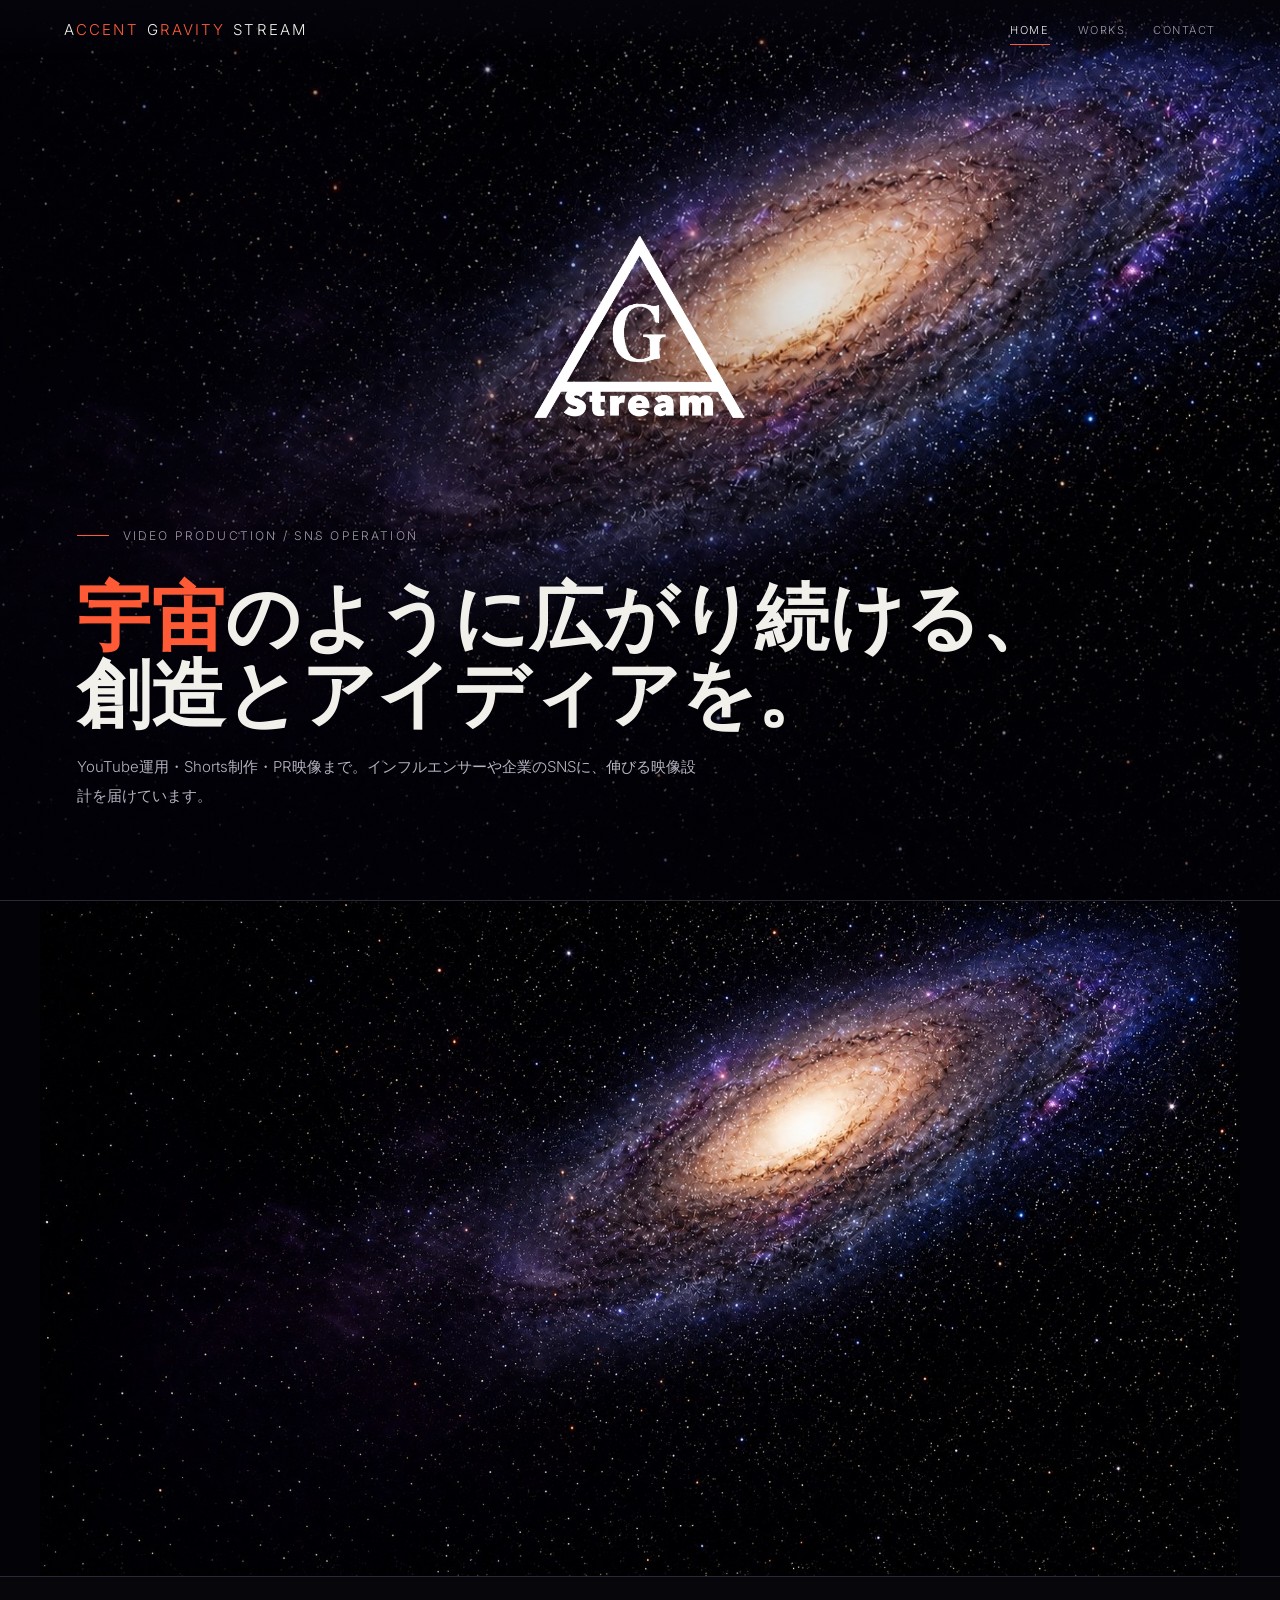
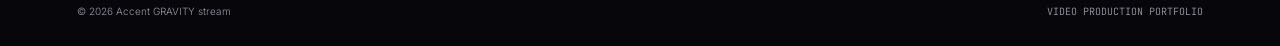
==== commit b77c8965: "Refresh 50 percent logo styling" ====
--- a/index.html
+++ b/index.html
@@ -1,4 +1,4 @@
-<!DOCTYPE html><html lang="ja"><head><meta charset="UTF-8"><meta name="viewport" content="width=device-width,initial-scale=1"><title>Accent GRAVITY stream</title><link rel="preconnect" href="https://fonts.googleapis.com"><link href="https://fonts.googleapis.com/css2?family=Inter:wght@300;400;500&family=JetBrains+Mono&family=Oswald:wght@400;500;600&display=swap" rel="stylesheet"><link rel="stylesheet" href="site.css?v=20261101-logo70"></head><body>
+<!DOCTYPE html><html lang="ja"><head><meta charset="UTF-8"><meta name="viewport" content="width=device-width,initial-scale=1"><title>Accent GRAVITY stream</title><link rel="preconnect" href="https://fonts.googleapis.com"><link href="https://fonts.googleapis.com/css2?family=Inter:wght@300;400;500&family=JetBrains+Mono&family=Oswald:wght@400;500;600&display=swap" rel="stylesheet"><link rel="stylesheet" href="site.css?v=20261101-logo50"></head><body>
 <header class="site-header"><a class="logo" href="index.html"><span class="logo-accent">A</span>CCENT<span class="logo-word"><span class="logo-accent">G</span>RAVITY</span><span class="logo-word logo-accent">STREAM</span></a><button class="menu-toggle" aria-label="メニュー">☰</button><nav class="nav"><a class="active" href="index.html">HOME</a><a href="works.html">WORKS</a><a href="contact.html">CONTACT</a></nav></header>
 <main><section class="hero"><div class="hero-bg"></div><img class="hero-mark" src="agstream-logo.png" alt="AG stream"><div class="eyebrow">VIDEO PRODUCTION / SNS OPERATION</div><h1 class="headline"><span><em>宇宙</em>のように広がり続ける、</span><span>創造とアイディアを。</span></h1><p class="hero-sub">YouTube運用・Shorts制作・PR映像まで。インフルエンサーや企業のSNSに、伸びる映像設計を届けています。</p></section><section class="video-section" aria-label="Showreel"><div class="hero-video"><video autoplay muted loop playsinline preload="metadata" poster="galaxy-hero.jpg" aria-label="Accent GRAVITY stream showreel"><source src="showreel-audi.mp4" type="video/mp4"></video></div></section></main>
 <footer class="site-footer"><span>© 2026 Accent GRAVITY stream</span><span class="mono">VIDEO PRODUCTION PORTFOLIO</span></footer><script src="site.js"></script></body></html>
--- a/site.css
+++ b/site.css
@@ -11,7 +11,7 @@
 .menu-toggle{display:none;border:0;background:none;color:var(--text);font-size:24px;cursor:pointer}
 .hero{position:relative;display:flex;min-height:100svh;overflow:hidden;flex-direction:column;justify-content:flex-end;padding:0 6vw 10vh}
 .hero-bg{position:absolute;z-index:-1;inset:0;background:linear-gradient(90deg,rgba(2,1,8,.58),rgba(2,1,8,.24) 43%,rgba(2,1,8,.03) 76%),linear-gradient(to bottom,transparent 48%,rgba(2,1,8,.65)),url("galaxy-hero.jpg") 68% center/cover no-repeat}
-.hero-mark{position:absolute;top:38%;left:50%;width:clamp(252px,30.8vw,455px);height:auto;mix-blend-mode:screen;filter:drop-shadow(0 12px 30px rgba(0,0,0,.32));transform:translate(-50%,-50%)}
+.hero-mark{position:absolute;top:38%;left:50%;width:clamp(180px,22vw,325px);height:auto;mix-blend-mode:screen;filter:drop-shadow(0 12px 30px rgba(0,0,0,.32));transform:translate(-50%,-50%)}
 .eyebrow{display:flex;gap:14px;align-items:center;margin-bottom:28px;color:var(--dim);font-size:12px;letter-spacing:.18em}.eyebrow:before{width:32px;height:1px;background:var(--accent);content:""}
 .headline{font-family:Oswald,"Noto Sans JP",sans-serif;font-size:clamp(38px,5.8vw,82px);font-weight:600;line-height:1.04}.headline span{display:block;white-space:nowrap}.headline em{color:var(--accent);font-style:normal}
 .hero-sub{max-width:620px;margin-top:28px;color:#b6b2c1;font-size:15px;line-height:1.9}.video-section{border-top:1px solid var(--line);background:#030207}.hero-video{width:min(1200px,100%);aspect-ratio:16/9;overflow:hidden;margin:0 auto;background:#030207}.hero-video video{display:block;width:100%;height:100%;object-fit:cover;pointer-events:none}
@@ -26,5 +26,5 @@
 .contact-wrap{display:grid;grid-template-columns:minmax(0,.82fr) minmax(0,1.18fr);gap:70px;padding:90px 6vw 130px}.contact-title{font-size:clamp(30px,5vw,58px);line-height:1.2}.contact-copy{margin-top:24px;color:var(--dim);font-size:14px;line-height:1.9}.contact-box{margin-top:38px;padding:30px;border:1px solid var(--line);background:var(--surface)}.contact-label{color:var(--accent);font-size:10px;letter-spacing:.16em}.contact-status{margin-top:18px;font-size:clamp(16px,2vw,22px);overflow-wrap:anywhere}.contact-note{margin-top:16px;color:var(--dim);font-size:12px;line-height:1.8}.contact-form{padding:clamp(26px,4vw,46px);border:1px solid var(--line);background:rgba(18,18,26,.86)}.form-grid{display:grid;grid-template-columns:1fr 1fr;gap:24px 20px}.form-field{display:flex;flex-direction:column;gap:10px}.form-field-wide{grid-column:1/-1}.form-field span{color:#c9c5d1;font-size:11px;letter-spacing:.06em}.form-field b{margin-left:7px;color:var(--accent);font-size:9px;font-weight:400}.form-field input,.form-field select,.form-field textarea{width:100%;border:1px solid var(--line);border-radius:0;outline:0;background:#090810;color:var(--text);font:300 14px Inter,"Noto Sans JP",sans-serif}.form-field input,.form-field select{height:50px;padding:0 14px}.form-field textarea{padding:14px;resize:vertical}.form-field input:focus,.form-field select:focus,.form-field textarea:focus{border-color:var(--accent)}.form-field input::placeholder{color:#625e6b}.contact-submit{display:flex;width:100%;align-items:center;justify-content:space-between;margin-top:26px;padding:17px 20px;border:1px solid var(--accent);background:var(--accent);color:#fff;font-size:12px;letter-spacing:.12em;cursor:pointer}.contact-submit:hover{filter:brightness(1.08)}.contact-submit span{font-size:18px}.form-note{margin-top:14px;color:var(--dim);font-size:10px;line-height:1.7}
 .site-footer{display:flex;gap:14px;justify-content:space-between;padding:28px 6vw;border-top:1px solid var(--line);color:var(--dim);font-size:10px}
 @media(max-width:850px){.grid,.member-grid{grid-template-columns:1fr 1fr}.contact-wrap{grid-template-columns:1fr}.section-head{align-items:start;flex-direction:column}.section-desc{text-align:left}}
-@media(max-width:620px){.site-header{padding:18px 5vw}.menu-toggle{display:block}.nav{position:absolute;top:62px;right:0;left:0;display:none;align-items:stretch;flex-direction:column;gap:0;padding:8px 5vw 18px;background:rgba(5,4,12,.97);border-bottom:1px solid var(--line)}.nav.open{display:flex}.nav a{padding:14px 0}.nav a.active:after{display:none}.headline{font-size:clamp(22px,6.4vw,31px);line-height:1.14}.hero{min-height:100svh;padding:0 6vw 5vh}.hero-mark{top:38%;width:min(61.6vw,294px)}.eyebrow{margin-bottom:24px;font-size:9px}.hero-sub{margin-top:24px;font-size:13px;line-height:1.75}.team-strip,.grid,.member-grid,.form-grid{grid-template-columns:1fr}.form-field-wide{grid-column:auto}.contact-form{padding:24px 18px}.team-card{padding:26px 6vw;border-right:0;border-bottom:1px solid var(--line)}.team-card:last-child{border-bottom:0}.member-grid{padding-top:40px}.profile{min-height:280px}.gate-input-row{flex-direction:column}.gate-button{min-height:50px}.site-footer{flex-direction:column}}
+@media(max-width:620px){.site-header{padding:18px 5vw}.menu-toggle{display:block}.nav{position:absolute;top:62px;right:0;left:0;display:none;align-items:stretch;flex-direction:column;gap:0;padding:8px 5vw 18px;background:rgba(5,4,12,.97);border-bottom:1px solid var(--line)}.nav.open{display:flex}.nav a{padding:14px 0}.nav a.active:after{display:none}.headline{font-size:clamp(22px,6.4vw,31px);line-height:1.14}.hero{min-height:100svh;padding:0 6vw 5vh}.hero-mark{top:38%;width:min(44vw,210px)}.eyebrow{margin-bottom:24px;font-size:9px}.hero-sub{margin-top:24px;font-size:13px;line-height:1.75}.team-strip,.grid,.member-grid,.form-grid{grid-template-columns:1fr}.form-field-wide{grid-column:auto}.contact-form{padding:24px 18px}.team-card{padding:26px 6vw;border-right:0;border-bottom:1px solid var(--line)}.team-card:last-child{border-bottom:0}.member-grid{padding-top:40px}.profile{min-height:280px}.gate-input-row{flex-direction:column}.gate-button{min-height:50px}.site-footer{flex-direction:column}}
 
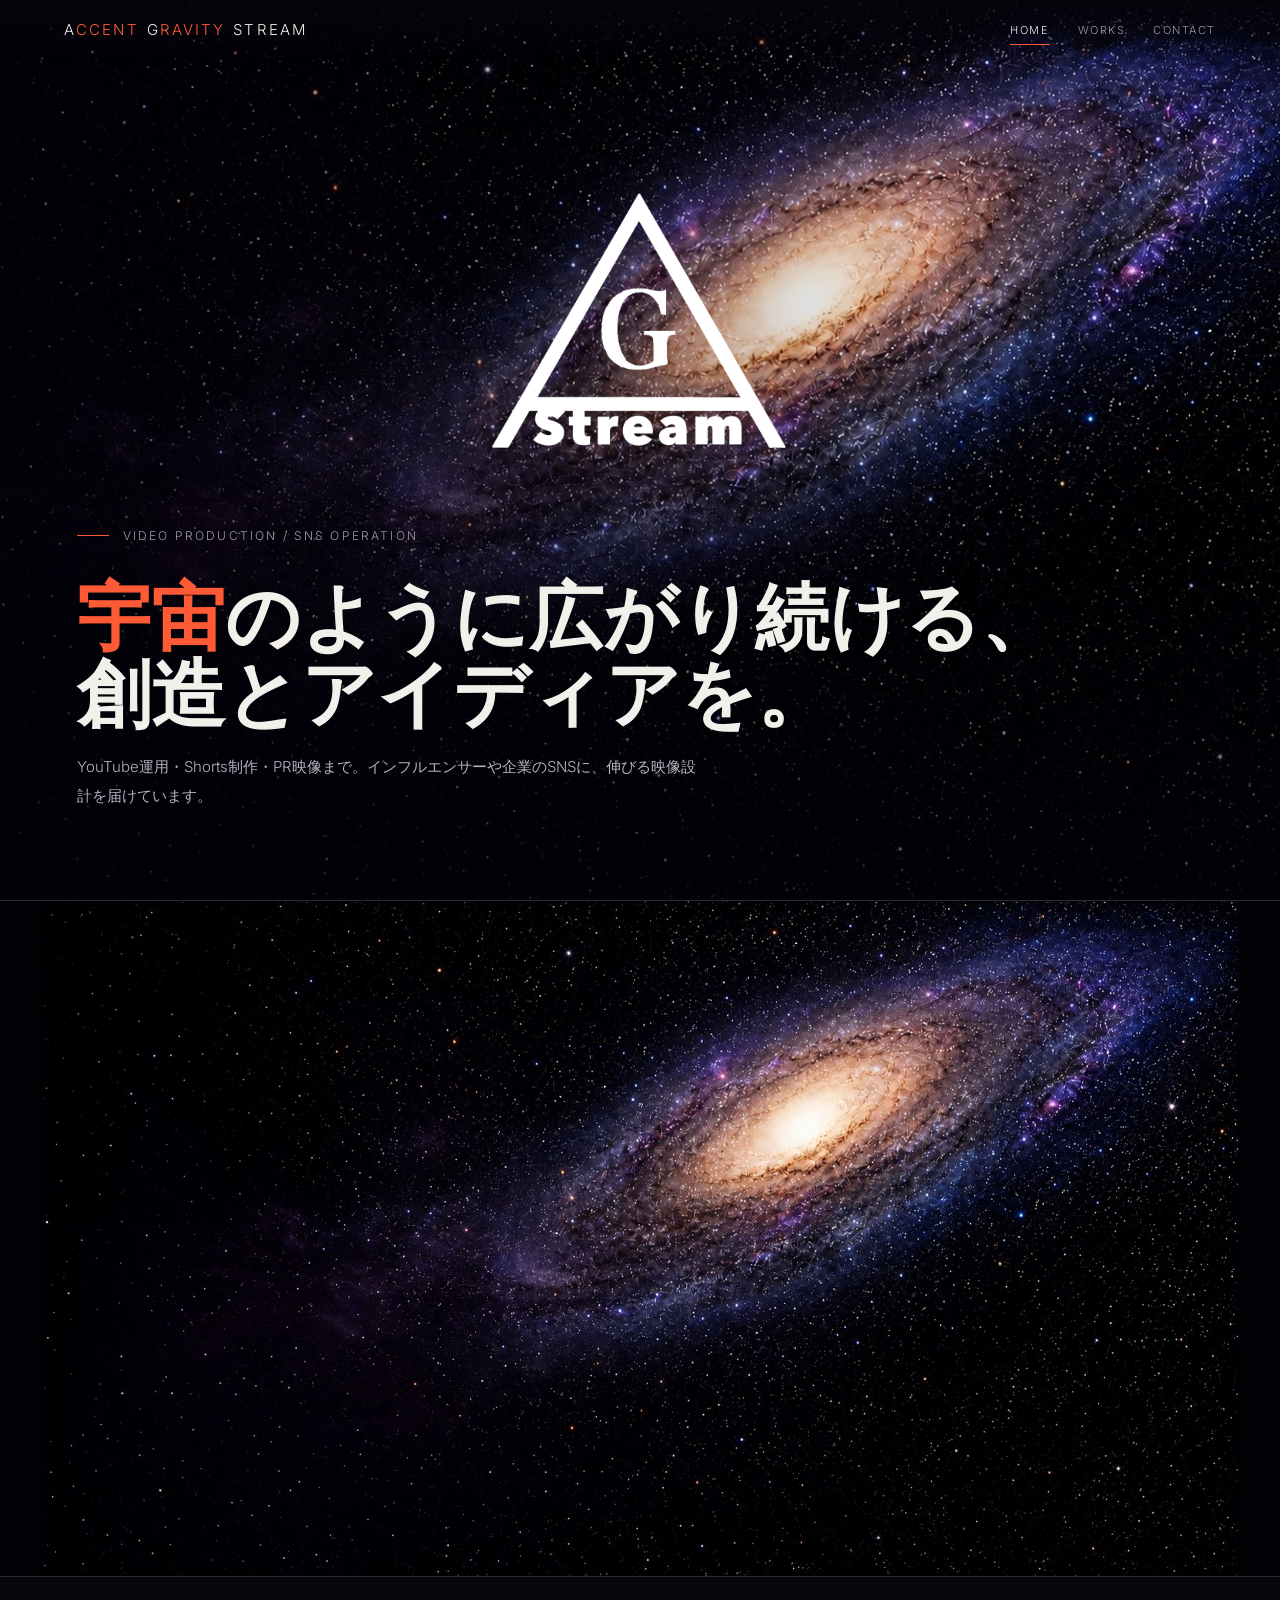
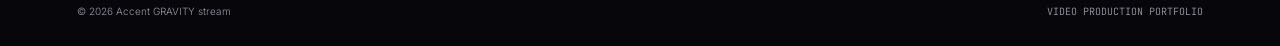
==== commit 5c4c0718: "Refresh restored 70 percent logo styling" ====
--- a/index.html
+++ b/index.html
@@ -1,4 +1,4 @@
-<!DOCTYPE html><html lang="ja"><head><meta charset="UTF-8"><meta name="viewport" content="width=device-width,initial-scale=1"><title>Accent GRAVITY stream</title><link rel="preconnect" href="https://fonts.googleapis.com"><link href="https://fonts.googleapis.com/css2?family=Inter:wght@300;400;500&family=JetBrains+Mono&family=Oswald:wght@400;500;600&display=swap" rel="stylesheet"><link rel="stylesheet" href="site.css?v=20261101-logo50"></head><body>
+<!DOCTYPE html><html lang="ja"><head><meta charset="UTF-8"><meta name="viewport" content="width=device-width,initial-scale=1"><title>Accent GRAVITY stream</title><link rel="preconnect" href="https://fonts.googleapis.com"><link href="https://fonts.googleapis.com/css2?family=Inter:wght@300;400;500&family=JetBrains+Mono&family=Oswald:wght@400;500;600&display=swap" rel="stylesheet"><link rel="stylesheet" href="site.css?v=20261101-logo70b"></head><body>
 <header class="site-header"><a class="logo" href="index.html"><span class="logo-accent">A</span>CCENT<span class="logo-word"><span class="logo-accent">G</span>RAVITY</span><span class="logo-word logo-accent">STREAM</span></a><button class="menu-toggle" aria-label="メニュー">☰</button><nav class="nav"><a class="active" href="index.html">HOME</a><a href="works.html">WORKS</a><a href="contact.html">CONTACT</a></nav></header>
 <main><section class="hero"><div class="hero-bg"></div><img class="hero-mark" src="agstream-logo.png" alt="AG stream"><div class="eyebrow">VIDEO PRODUCTION / SNS OPERATION</div><h1 class="headline"><span><em>宇宙</em>のように広がり続ける、</span><span>創造とアイディアを。</span></h1><p class="hero-sub">YouTube運用・Shorts制作・PR映像まで。インフルエンサーや企業のSNSに、伸びる映像設計を届けています。</p></section><section class="video-section" aria-label="Showreel"><div class="hero-video"><video autoplay muted loop playsinline preload="metadata" poster="galaxy-hero.jpg" aria-label="Accent GRAVITY stream showreel"><source src="showreel-audi.mp4" type="video/mp4"></video></div></section></main>
 <footer class="site-footer"><span>© 2026 Accent GRAVITY stream</span><span class="mono">VIDEO PRODUCTION PORTFOLIO</span></footer><script src="site.js"></script></body></html>
--- a/site.css
+++ b/site.css
@@ -11,7 +11,7 @@
 .menu-toggle{display:none;border:0;background:none;color:var(--text);font-size:24px;cursor:pointer}
 .hero{position:relative;display:flex;min-height:100svh;overflow:hidden;flex-direction:column;justify-content:flex-end;padding:0 6vw 10vh}
 .hero-bg{position:absolute;z-index:-1;inset:0;background:linear-gradient(90deg,rgba(2,1,8,.58),rgba(2,1,8,.24) 43%,rgba(2,1,8,.03) 76%),linear-gradient(to bottom,transparent 48%,rgba(2,1,8,.65)),url("galaxy-hero.jpg") 68% center/cover no-repeat}
-.hero-mark{position:absolute;top:38%;left:50%;width:clamp(180px,22vw,325px);height:auto;mix-blend-mode:screen;filter:drop-shadow(0 12px 30px rgba(0,0,0,.32));transform:translate(-50%,-50%)}
+.hero-mark{position:absolute;top:38%;left:50%;width:clamp(252px,30.8vw,455px);height:auto;mix-blend-mode:screen;filter:drop-shadow(0 12px 30px rgba(0,0,0,.32));transform:translate(-50%,-50%)}
 .eyebrow{display:flex;gap:14px;align-items:center;margin-bottom:28px;color:var(--dim);font-size:12px;letter-spacing:.18em}.eyebrow:before{width:32px;height:1px;background:var(--accent);content:""}
 .headline{font-family:Oswald,"Noto Sans JP",sans-serif;font-size:clamp(38px,5.8vw,82px);font-weight:600;line-height:1.04}.headline span{display:block;white-space:nowrap}.headline em{color:var(--accent);font-style:normal}
 .hero-sub{max-width:620px;margin-top:28px;color:#b6b2c1;font-size:15px;line-height:1.9}.video-section{border-top:1px solid var(--line);background:#030207}.hero-video{width:min(1200px,100%);aspect-ratio:16/9;overflow:hidden;margin:0 auto;background:#030207}.hero-video video{display:block;width:100%;height:100%;object-fit:cover;pointer-events:none}
@@ -26,5 +26,5 @@
 .contact-wrap{display:grid;grid-template-columns:minmax(0,.82fr) minmax(0,1.18fr);gap:70px;padding:90px 6vw 130px}.contact-title{font-size:clamp(30px,5vw,58px);line-height:1.2}.contact-copy{margin-top:24px;color:var(--dim);font-size:14px;line-height:1.9}.contact-box{margin-top:38px;padding:30px;border:1px solid var(--line);background:var(--surface)}.contact-label{color:var(--accent);font-size:10px;letter-spacing:.16em}.contact-status{margin-top:18px;font-size:clamp(16px,2vw,22px);overflow-wrap:anywhere}.contact-note{margin-top:16px;color:var(--dim);font-size:12px;line-height:1.8}.contact-form{padding:clamp(26px,4vw,46px);border:1px solid var(--line);background:rgba(18,18,26,.86)}.form-grid{display:grid;grid-template-columns:1fr 1fr;gap:24px 20px}.form-field{display:flex;flex-direction:column;gap:10px}.form-field-wide{grid-column:1/-1}.form-field span{color:#c9c5d1;font-size:11px;letter-spacing:.06em}.form-field b{margin-left:7px;color:var(--accent);font-size:9px;font-weight:400}.form-field input,.form-field select,.form-field textarea{width:100%;border:1px solid var(--line);border-radius:0;outline:0;background:#090810;color:var(--text);font:300 14px Inter,"Noto Sans JP",sans-serif}.form-field input,.form-field select{height:50px;padding:0 14px}.form-field textarea{padding:14px;resize:vertical}.form-field input:focus,.form-field select:focus,.form-field textarea:focus{border-color:var(--accent)}.form-field input::placeholder{color:#625e6b}.contact-submit{display:flex;width:100%;align-items:center;justify-content:space-between;margin-top:26px;padding:17px 20px;border:1px solid var(--accent);background:var(--accent);color:#fff;font-size:12px;letter-spacing:.12em;cursor:pointer}.contact-submit:hover{filter:brightness(1.08)}.contact-submit span{font-size:18px}.form-note{margin-top:14px;color:var(--dim);font-size:10px;line-height:1.7}
 .site-footer{display:flex;gap:14px;justify-content:space-between;padding:28px 6vw;border-top:1px solid var(--line);color:var(--dim);font-size:10px}
 @media(max-width:850px){.grid,.member-grid{grid-template-columns:1fr 1fr}.contact-wrap{grid-template-columns:1fr}.section-head{align-items:start;flex-direction:column}.section-desc{text-align:left}}
-@media(max-width:620px){.site-header{padding:18px 5vw}.menu-toggle{display:block}.nav{position:absolute;top:62px;right:0;left:0;display:none;align-items:stretch;flex-direction:column;gap:0;padding:8px 5vw 18px;background:rgba(5,4,12,.97);border-bottom:1px solid var(--line)}.nav.open{display:flex}.nav a{padding:14px 0}.nav a.active:after{display:none}.headline{font-size:clamp(22px,6.4vw,31px);line-height:1.14}.hero{min-height:100svh;padding:0 6vw 5vh}.hero-mark{top:38%;width:min(44vw,210px)}.eyebrow{margin-bottom:24px;font-size:9px}.hero-sub{margin-top:24px;font-size:13px;line-height:1.75}.team-strip,.grid,.member-grid,.form-grid{grid-template-columns:1fr}.form-field-wide{grid-column:auto}.contact-form{padding:24px 18px}.team-card{padding:26px 6vw;border-right:0;border-bottom:1px solid var(--line)}.team-card:last-child{border-bottom:0}.member-grid{padding-top:40px}.profile{min-height:280px}.gate-input-row{flex-direction:column}.gate-button{min-height:50px}.site-footer{flex-direction:column}}
+@media(max-width:620px){.site-header{padding:18px 5vw}.menu-toggle{display:block}.nav{position:absolute;top:62px;right:0;left:0;display:none;align-items:stretch;flex-direction:column;gap:0;padding:8px 5vw 18px;background:rgba(5,4,12,.97);border-bottom:1px solid var(--line)}.nav.open{display:flex}.nav a{padding:14px 0}.nav a.active:after{display:none}.headline{font-size:clamp(22px,6.4vw,31px);line-height:1.14}.hero{min-height:100svh;padding:0 6vw 5vh}.hero-mark{top:38%;width:min(61.6vw,294px)}.eyebrow{margin-bottom:24px;font-size:9px}.hero-sub{margin-top:24px;font-size:13px;line-height:1.75}.team-strip,.grid,.member-grid,.form-grid{grid-template-columns:1fr}.form-field-wide{grid-column:auto}.contact-form{padding:24px 18px}.team-card{padding:26px 6vw;border-right:0;border-bottom:1px solid var(--line)}.team-card:last-child{border-bottom:0}.member-grid{padding-top:40px}.profile{min-height:280px}.gate-input-row{flex-direction:column}.gate-button{min-height:50px}.site-footer{flex-direction:column}}
 
